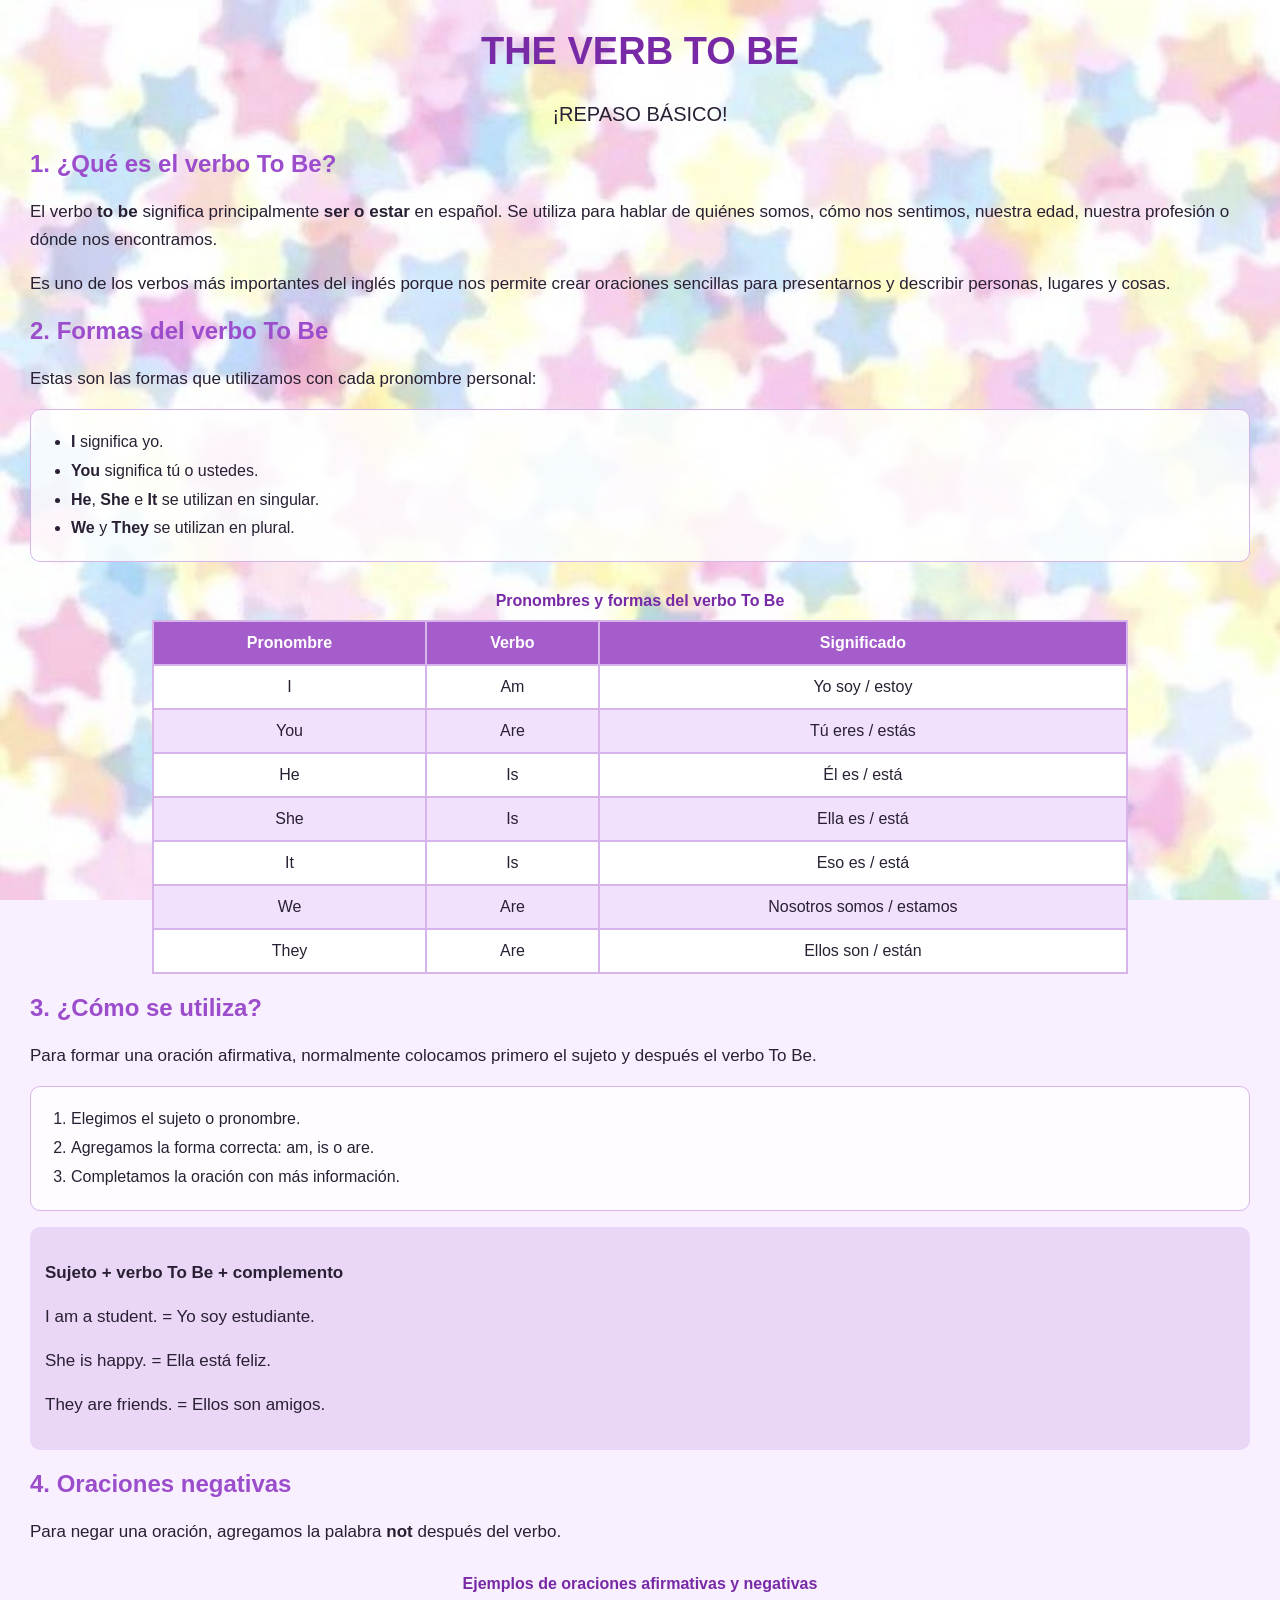
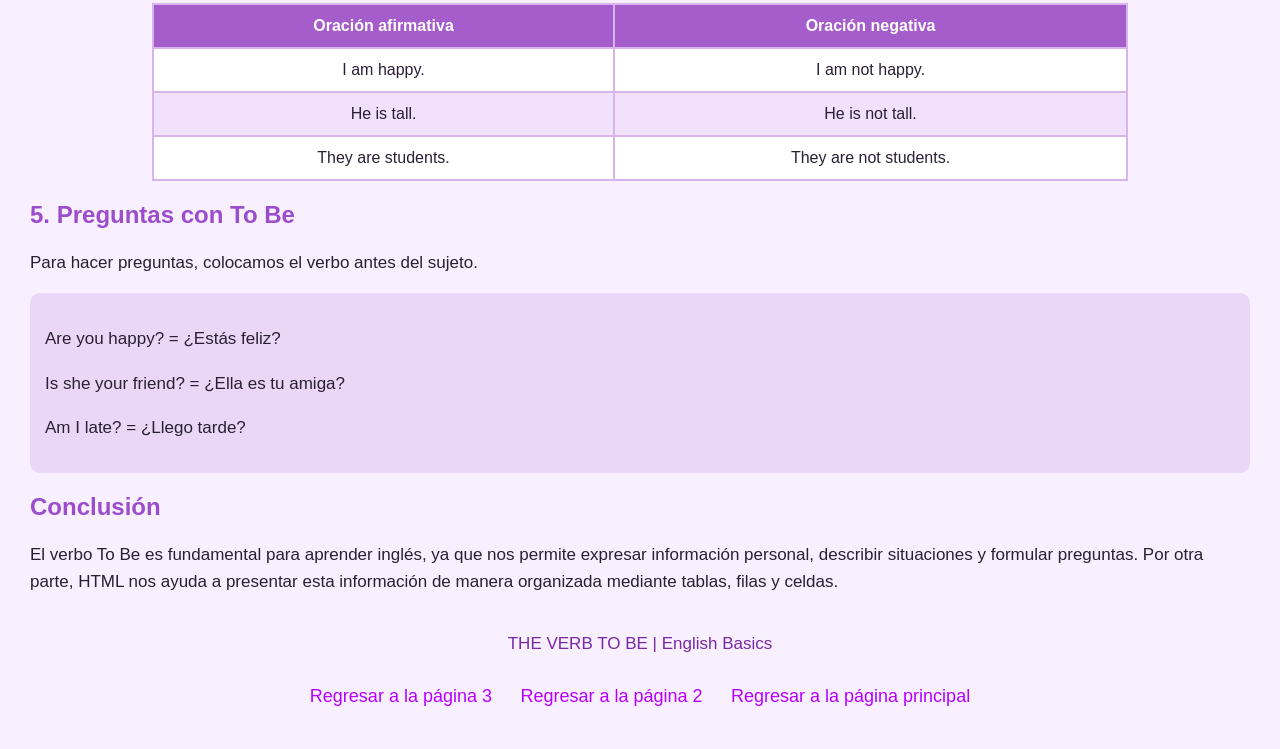
==== cuatrosito.html @ 5e5927c7 "Add files via upload" ====
<!DOCTYPE html>
<html lang="es">
<head>
    <meta charset="UTF-8">
    <meta name="viewport" content="width=device-width, initial-scale=1.0">
    <title>The Verb To Be</title>
    <link rel="stylesheet" href="disenio4.css">
</head>
<body>
    <header>
        <h1>THE VERB TO BE</h1>
        <p class="inicio">¡REPASO BÁSICO!</p>
    </header>

    <main>
        <section aria-labelledby="que-es">
            <h2 id="que-es">1. ¿Qué es el verbo To Be?</h2>
            <p>
                El verbo <strong>to be</strong> significa principalmente
                <strong>ser o estar</strong> en español. Se utiliza para hablar
                de quiénes somos, cómo nos sentimos, nuestra edad, nuestra
                profesión o dónde nos encontramos.
            </p>
            <p>
                Es uno de los verbos más importantes del inglés porque nos permite
                crear oraciones sencillas para presentarnos y describir personas,
                lugares y cosas.
            </p>
        </section>

        <section aria-labelledby="formas">
            <h2 id="formas">2. Formas del verbo To Be</h2>
            <p>Estas son las formas que utilizamos con cada pronombre personal:</p>
            <ul class="pronombres">
                <li><strong>I</strong> significa yo.</li>
                <li><strong>You</strong> significa tú o ustedes.</li>
                <li><strong>He</strong>, <strong>She</strong> e <strong>It</strong> se utilizan en singular.</li>
                <li><strong>We</strong> y <strong>They</strong> se utilizan en plural.</li>
            </ul>

            <table>
                <caption>Pronombres y formas del verbo To Be</caption>
                <thead>
                    <tr>
                        <th scope="col">Pronombre</th>
                        <th scope="col">Verbo</th>
                        <th scope="col">Significado</th>
                    </tr>
                </thead>
                <tbody>
                    <tr><td>I</td><td>Am</td><td>Yo soy / estoy</td></tr>
                    <tr><td>You</td><td>Are</td><td>Tú eres / estás</td></tr>
                    <tr><td>He</td><td>Is</td><td>Él es / está</td></tr>
                    <tr><td>She</td><td>Is</td><td>Ella es / está</td></tr>
                    <tr><td>It</td><td>Is</td><td>Eso es / está</td></tr>
                    <tr><td>We</td><td>Are</td><td>Nosotros somos / estamos</td></tr>
                    <tr><td>They</td><td>Are</td><td>Ellos son / están</td></tr>
                </tbody>
            </table>
        </section>

        <section aria-labelledby="uso">
            <h2 id="uso">3. ¿Cómo se utiliza?</h2>
            <p>Para formar una oración afirmativa, normalmente colocamos primero el sujeto y después el verbo To Be.</p>
            <ol class="pasos">
                <li>Elegimos el sujeto o pronombre.</li>
                <li>Agregamos la forma correcta: am, is o are.</li>
                <li>Completamos la oración con más información.</li>
            </ol>
            <div class="ejemplo">
                <p><strong>Sujeto + verbo To Be + complemento</strong></p>
                <p>I am a student. = Yo soy estudiante.</p>
                <p>She is happy. = Ella está feliz.</p>
                <p>They are friends. = Ellos son amigos.</p>
            </div>
        </section>

        <section aria-labelledby="negativas">
            <h2 id="negativas">4. Oraciones negativas</h2>
            <p>Para negar una oración, agregamos la palabra <strong>not</strong> después del verbo.</p>
            <table>
                <caption>Ejemplos de oraciones afirmativas y negativas</caption>
                <thead>
                    <tr>
                        <th scope="col">Oración afirmativa</th>
                        <th scope="col">Oración negativa</th>
                    </tr>
                </thead>
                <tbody>
                    <tr><td>I am happy.</td><td>I am not happy.</td></tr>
                    <tr><td>He is tall.</td><td>He is not tall.</td></tr>
                    <tr><td>They are students.</td><td>They are not students.</td></tr>
                </tbody>
            </table>
        </section>

        <section aria-labelledby="preguntas">
            <h2 id="preguntas">5. Preguntas con To Be</h2>
            <p>Para hacer preguntas, colocamos el verbo antes del sujeto.</p>
            <div class="ejemplo">
                <p>Are you happy? = ¿Estás feliz?</p>
                <p>Is she your friend? = ¿Ella es tu amiga?</p>
                <p>Am I late? = ¿Llego tarde?</p>
            </div>
        </section>

        <section aria-labelledby="conclusion">
            <h2 id="conclusion">Conclusión</h2>
            <p>
                El verbo To Be es fundamental para aprender inglés, ya que nos
                permite expresar información personal, describir situaciones y
                formular preguntas. Por otra parte, HTML nos ayuda a presentar
                esta información de manera organizada mediante tablas, filas y celdas.
            </p>
        </section>
    </main>

    <footer>
        <p>THE VERB TO BE | English Basics</p>
        <nav aria-label="Navegación de regreso">
            <a href="tresito.html">Regresar a la página 3</a>
            <a href="dosito.html">Regresar a la página 2</a>
            <a href="index.html">Regresar a la página principal</a>
        </nav>
    </footer>
</body>
</html>
---- disenio4.css ----
/* Estilos de la explicación del verbo To Be. */
body {
    background-color: #f8f0ff;
    background-image: url("imagenes/ee.jpg");
    background-size: cover;
    background-attachment: fixed;
    font-family: Arial, sans-serif;
    margin: 30px;
    color: #292033;
}

h1 {
    text-align: center;
    color: #7829a5;
    font-size: 38px;
}

h2 {
    color: #9b4dcc;
}

p {
    font-size: 17px;
    line-height: 1.6;
}

.inicio {
    text-align: center;
    font-size: 20px;
}

.pronombres,
.pasos {
    background-color: rgba(255, 255, 255, 0.82);
    border: 1px solid #d7b5eb;
    border-radius: 10px;
    padding: 18px 40px;
    line-height: 1.8;
}

table {
    width: 80%;
    margin: 20px auto;
    border-collapse: collapse;
    background-color: white;
}

caption {
    color: #7829a5;
    font-weight: bold;
    padding: 10px;
}

th {
    background-color: #a65dcc;
    color: white;
}

th, td {
    border: 2px solid #d7b5eb;
    padding: 12px;
    text-align: center;
}

tr:nth-child(even) {
    background-color: #f1e1fc;
}

.ejemplo {
    background-color: #ead7f8;
    padding: 15px;
    border-radius: 10px;
}

footer {
    text-align: center;
    color: #7829a5;
    margin-top: 35px;
}

footer nav a {
    display: inline-block;
    color: #b700ff;
    font-size: 18px;
    text-decoration: none;
    margin: 12px;
}

footer nav a:hover {
    color: #e84393;
}
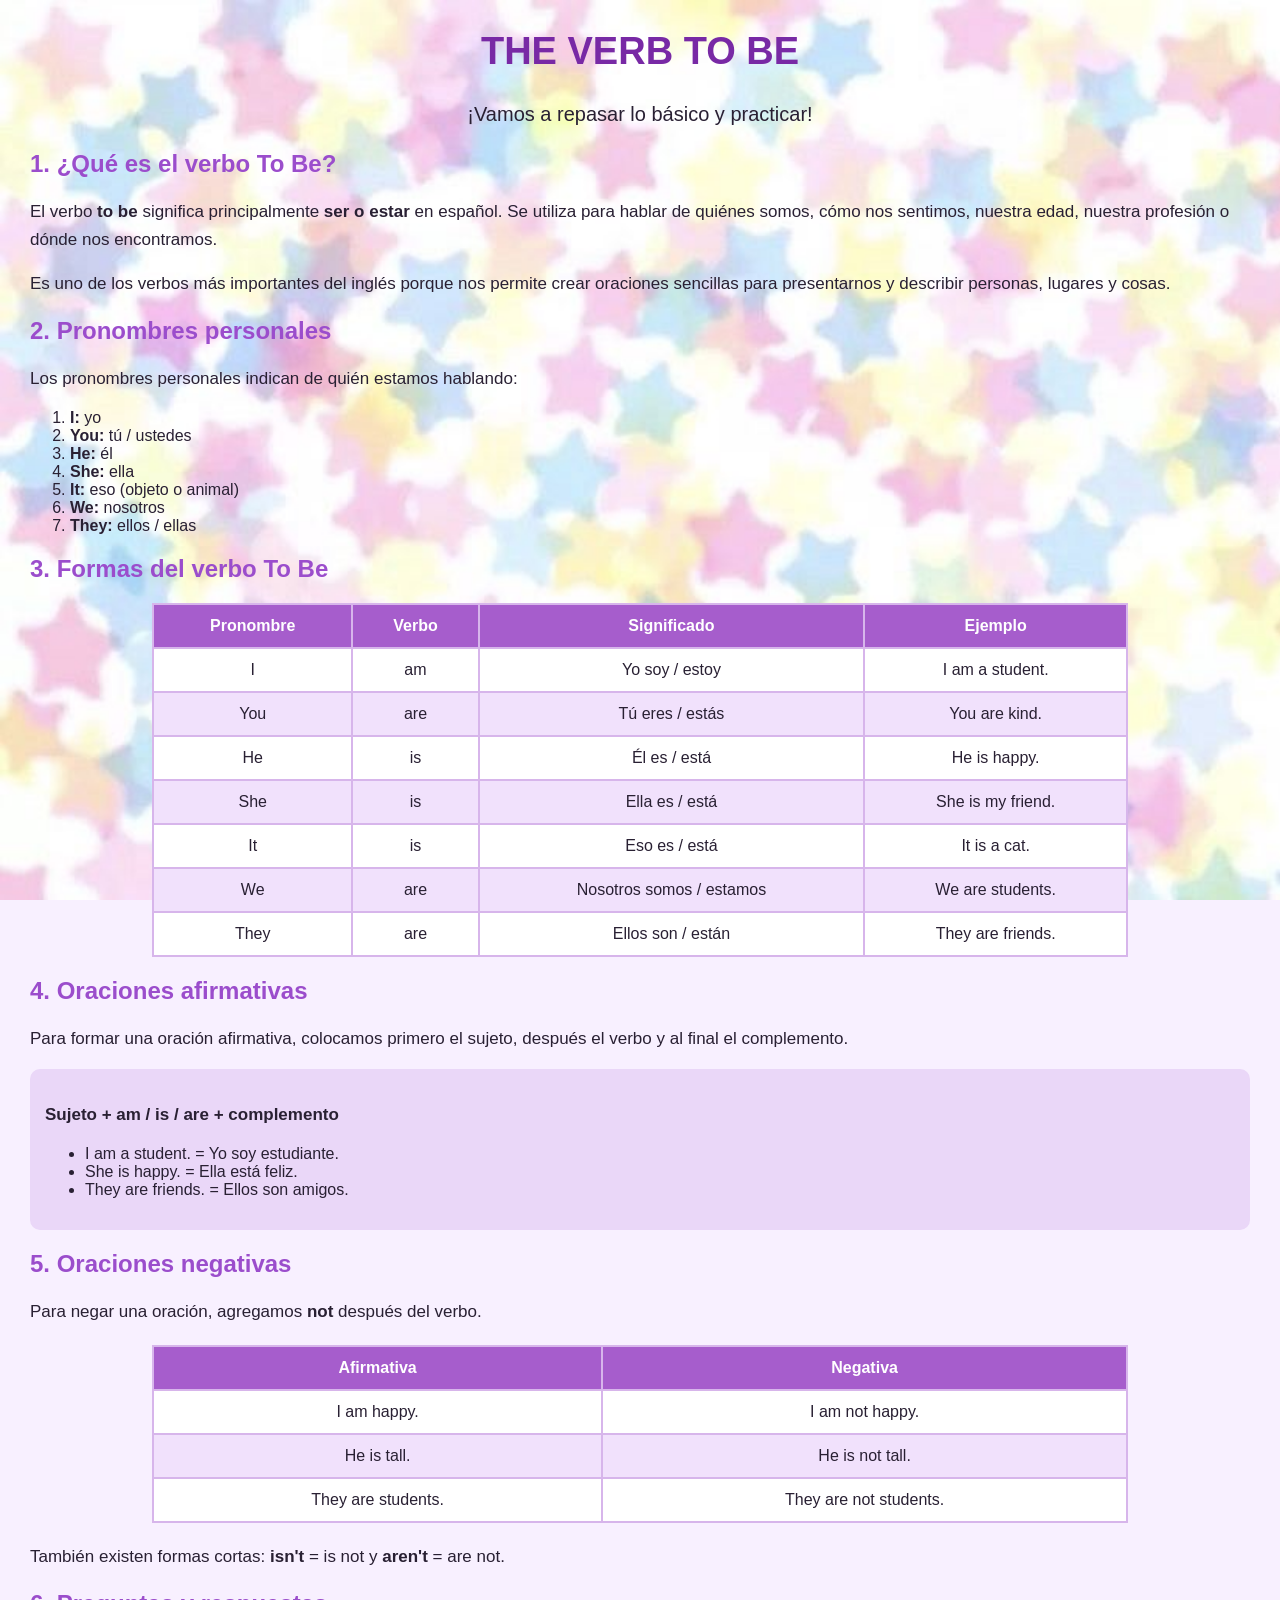
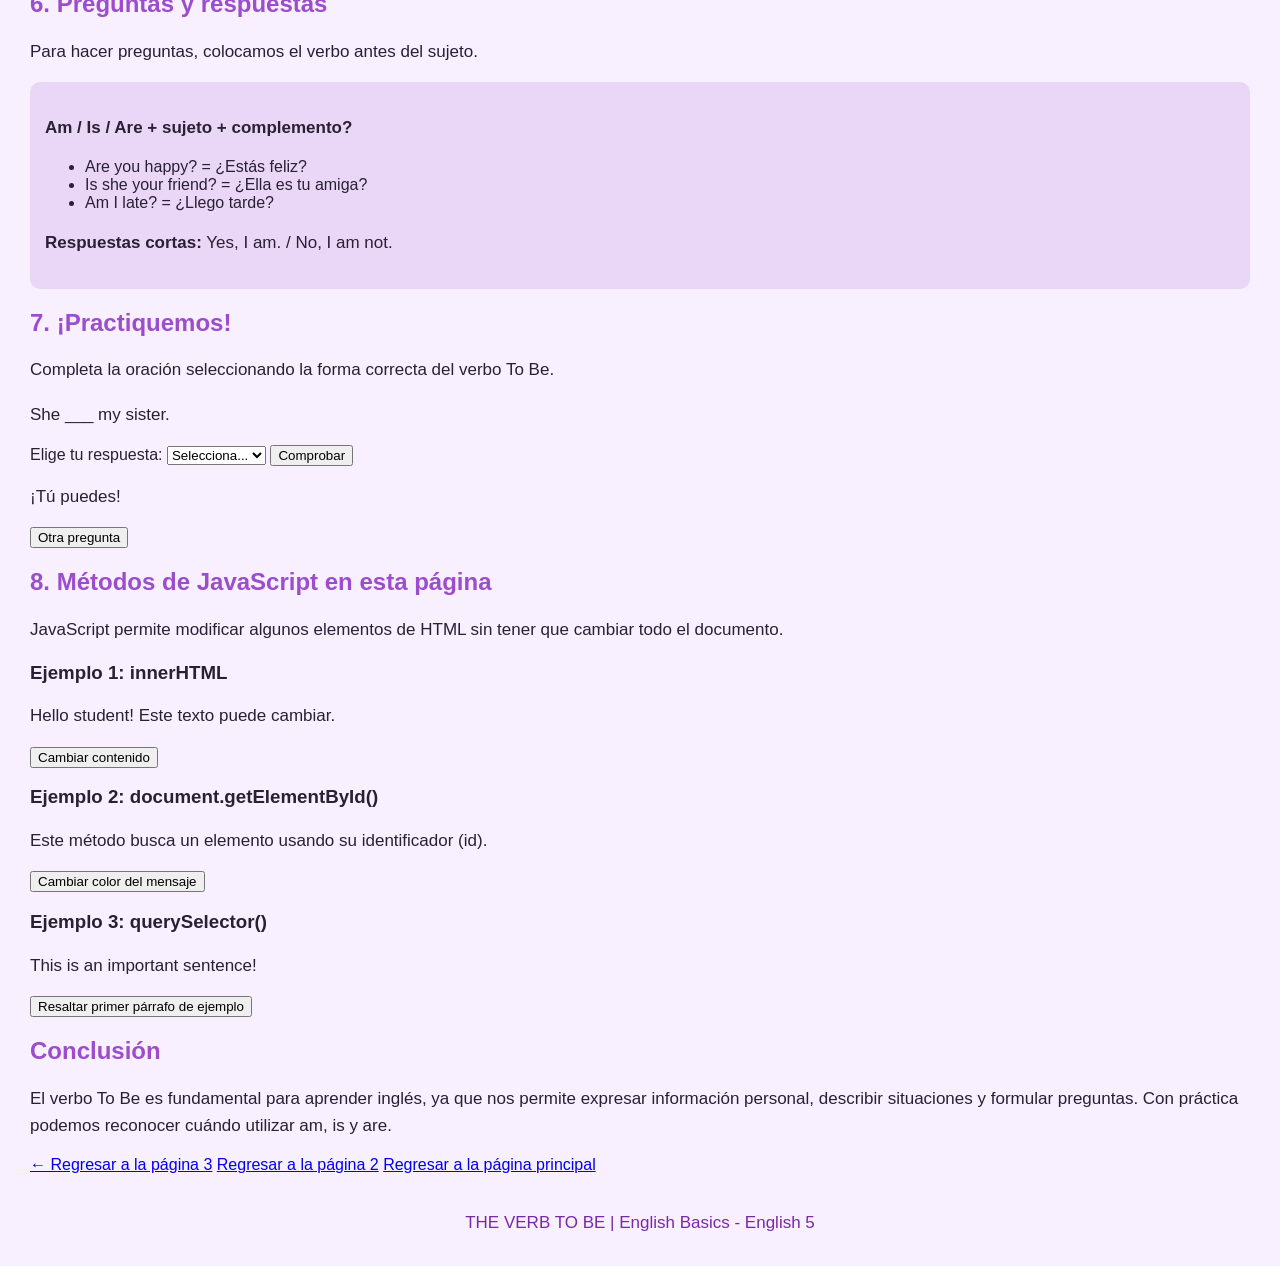
==== commit 0e772316: "Update content and structure in cuatrosito.html" ====
--- a/cuatrosito.html
+++ b/cuatrosito.html
@@ -3,125 +3,211 @@
 <head>
     <meta charset="UTF-8">
     <meta name="viewport" content="width=device-width, initial-scale=1.0">
-    <title>The Verb To Be</title>
+    <title>The Verb To Be | English 5</title>
     <link rel="stylesheet" href="disenio4.css">
 </head>
 <body>
     <header>
         <h1>THE VERB TO BE</h1>
-        <p class="inicio">¡REPASO BÁSICO!</p>
+        <p class="inicio">¡Vamos a repasar lo básico y practicar!</p>
     </header>
 
     <main>
-        <section aria-labelledby="que-es">
-            <h2 id="que-es">1. ¿Qué es el verbo To Be?</h2>
-            <p>
-                El verbo <strong>to be</strong> significa principalmente
-                <strong>ser o estar</strong> en español. Se utiliza para hablar
-                de quiénes somos, cómo nos sentimos, nuestra edad, nuestra
-                profesión o dónde nos encontramos.
-            </p>
-            <p>
-                Es uno de los verbos más importantes del inglés porque nos permite
-                crear oraciones sencillas para presentarnos y describir personas,
-                lugares y cosas.
-            </p>
-        </section>
-
-        <section aria-labelledby="formas">
-            <h2 id="formas">2. Formas del verbo To Be</h2>
-            <p>Estas son las formas que utilizamos con cada pronombre personal:</p>
-            <ul class="pronombres">
-                <li><strong>I</strong> significa yo.</li>
-                <li><strong>You</strong> significa tú o ustedes.</li>
-                <li><strong>He</strong>, <strong>She</strong> e <strong>It</strong> se utilizan en singular.</li>
-                <li><strong>We</strong> y <strong>They</strong> se utilizan en plural.</li>
-            </ul>
-
+        <section>
+            <h2>1. ¿Qué es el verbo To Be?</h2>
+            <p>El verbo <strong>to be</strong> significa principalmente <strong>ser o estar</strong> en español. Se utiliza para hablar de quiénes somos, cómo nos sentimos, nuestra edad, nuestra profesión o dónde nos encontramos.</p>
+            <p>Es uno de los verbos más importantes del inglés porque nos permite crear oraciones sencillas para presentarnos y describir personas, lugares y cosas.</p>
+        </section>
+
+        <section>
+            <h2>2. Pronombres personales</h2>
+            <p>Los pronombres personales indican de quién estamos hablando:</p>
+            <ol class="lista-pronombres">
+    <li><strong>I:</strong> yo</li>
+    <li><strong>You:</strong> tú / ustedes</li>
+    <li><strong>He:</strong> él</li>
+    <li><strong>She:</strong> ella</li>
+    <li><strong>It:</strong> eso (objeto o animal)</li>
+    <li><strong>We:</strong> nosotros</li>
+    <li><strong>They:</strong> ellos / ellas</li>
+</ol>
+        </section>
+
+        <section>
+            <h2>3. Formas del verbo To Be</h2>
             <table>
-                <caption>Pronombres y formas del verbo To Be</caption>
                 <thead>
-                    <tr>
-                        <th scope="col">Pronombre</th>
-                        <th scope="col">Verbo</th>
-                        <th scope="col">Significado</th>
-                    </tr>
+                    <tr><th>Pronombre</th><th>Verbo</th><th>Significado</th><th>Ejemplo</th></tr>
                 </thead>
                 <tbody>
-                    <tr><td>I</td><td>Am</td><td>Yo soy / estoy</td></tr>
-                    <tr><td>You</td><td>Are</td><td>Tú eres / estás</td></tr>
-                    <tr><td>He</td><td>Is</td><td>Él es / está</td></tr>
-                    <tr><td>She</td><td>Is</td><td>Ella es / está</td></tr>
-                    <tr><td>It</td><td>Is</td><td>Eso es / está</td></tr>
-                    <tr><td>We</td><td>Are</td><td>Nosotros somos / estamos</td></tr>
-                    <tr><td>They</td><td>Are</td><td>Ellos son / están</td></tr>
+                    <tr><td>I</td><td>am</td><td>Yo soy / estoy</td><td>I am a student.</td></tr>
+                    <tr><td>You</td><td>are</td><td>Tú eres / estás</td><td>You are kind.</td></tr>
+                    <tr><td>He</td><td>is</td><td>Él es / está</td><td>He is happy.</td></tr>
+                    <tr><td>She</td><td>is</td><td>Ella es / está</td><td>She is my friend.</td></tr>
+                    <tr><td>It</td><td>is</td><td>Eso es / está</td><td>It is a cat.</td></tr>
+                    <tr><td>We</td><td>are</td><td>Nosotros somos / estamos</td><td>We are students.</td></tr>
+                    <tr><td>They</td><td>are</td><td>Ellos son / están</td><td>They are friends.</td></tr>
                 </tbody>
             </table>
         </section>
 
-        <section aria-labelledby="uso">
-            <h2 id="uso">3. ¿Cómo se utiliza?</h2>
-            <p>Para formar una oración afirmativa, normalmente colocamos primero el sujeto y después el verbo To Be.</p>
-            <ol class="pasos">
-                <li>Elegimos el sujeto o pronombre.</li>
-                <li>Agregamos la forma correcta: am, is o are.</li>
-                <li>Completamos la oración con más información.</li>
-            </ol>
+        <section>
+            <h2>4. Oraciones afirmativas</h2>
+            <p>Para formar una oración afirmativa, colocamos primero el sujeto, después el verbo y al final el complemento.</p>
             <div class="ejemplo">
-                <p><strong>Sujeto + verbo To Be + complemento</strong></p>
-                <p>I am a student. = Yo soy estudiante.</p>
-                <p>She is happy. = Ella está feliz.</p>
-                <p>They are friends. = Ellos son amigos.</p>
-            </div>
-        </section>
-
-        <section aria-labelledby="negativas">
-            <h2 id="negativas">4. Oraciones negativas</h2>
-            <p>Para negar una oración, agregamos la palabra <strong>not</strong> después del verbo.</p>
+                <p><strong>Sujeto + am / is / are + complemento</strong></p>
+                <ul>
+                    <li>I am a student. = Yo soy estudiante.</li>
+                    <li>She is happy. = Ella está feliz.</li>
+                    <li>They are friends. = Ellos son amigos.</li>
+                </ul>
+            </div>
+        </section>
+
+        <section>
+            <h2>5. Oraciones negativas</h2>
+            <p>Para negar una oración, agregamos <strong>not</strong> después del verbo.</p>
             <table>
-                <caption>Ejemplos de oraciones afirmativas y negativas</caption>
-                <thead>
-                    <tr>
-                        <th scope="col">Oración afirmativa</th>
-                        <th scope="col">Oración negativa</th>
-                    </tr>
-                </thead>
+                <thead><tr><th>Afirmativa</th><th>Negativa</th></tr></thead>
                 <tbody>
                     <tr><td>I am happy.</td><td>I am not happy.</td></tr>
                     <tr><td>He is tall.</td><td>He is not tall.</td></tr>
                     <tr><td>They are students.</td><td>They are not students.</td></tr>
                 </tbody>
             </table>
-        </section>
-
-        <section aria-labelledby="preguntas">
-            <h2 id="preguntas">5. Preguntas con To Be</h2>
+            <p>También existen formas cortas: <strong>isn't</strong> = is not y <strong>aren't</strong> = are not.</p>
+        </section>
+
+        <section>
+            <h2>6. Preguntas y respuestas</h2>
             <p>Para hacer preguntas, colocamos el verbo antes del sujeto.</p>
             <div class="ejemplo">
-                <p>Are you happy? = ¿Estás feliz?</p>
-                <p>Is she your friend? = ¿Ella es tu amiga?</p>
-                <p>Am I late? = ¿Llego tarde?</p>
-            </div>
-        </section>
-
-        <section aria-labelledby="conclusion">
-            <h2 id="conclusion">Conclusión</h2>
-            <p>
-                El verbo To Be es fundamental para aprender inglés, ya que nos
-                permite expresar información personal, describir situaciones y
-                formular preguntas. Por otra parte, HTML nos ayuda a presentar
-                esta información de manera organizada mediante tablas, filas y celdas.
-            </p>
+                <p><strong>Am / Is / Are + sujeto + complemento?</strong></p>
+                <ul>
+                    <li>Are you happy? = ¿Estás feliz?</li>
+                    <li>Is she your friend? = ¿Ella es tu amiga?</li>
+                    <li>Am I late? = ¿Llego tarde?</li>
+                </ul>
+                <p><strong>Respuestas cortas:</strong> Yes, I am. / No, I am not.</p>
+            </div>
+        </section>
+
+        <section>
+            <h2>7. ¡Practiquemos!</h2>
+            <p>Completa la oración seleccionando la forma correcta del verbo To Be.</p>
+            <div class="actividad">
+                <p id="pregunta">She ___ my sister.</p>
+                <label for="respuesta">Elige tu respuesta:</label>
+                <select id="respuesta">
+                    <option value="">Selecciona...</option>
+                    <option value="am">am</option>
+                    <option value="is">is</option>
+                    <option value="are">are</option>
+                </select>
+                <button type="button" id="comprobar">Comprobar</button>
+                <p id="resultado" aria-live="polite">¡Tú puedes!</p>
+                <button type="button" id="otraPregunta">Otra pregunta</button>
+            </div>
+        </section>
+
+        <section>
+            <h2>8. Métodos de JavaScript en esta página</h2>
+            <p>JavaScript permite modificar algunos elementos de HTML sin tener que cambiar todo el documento.</p>
+
+            <div class="actividad">
+                <h3>Ejemplo 1: innerHTML</h3>
+                <p id="mensajeHTML">Hello student! Este texto puede cambiar.</p>
+                <button type="button" id="botonHTML">Cambiar contenido</button>
+            </div>
+
+            <div class="actividad">
+                <h3>Ejemplo 2: document.getElementById()</h3>
+                <p>Este método busca un elemento usando su identificador (id).</p>
+                <button type="button" id="botonColor">Cambiar color del mensaje</button>
+            </div>
+
+            <div class="actividad">
+                <h3>Ejemplo 3: querySelector()</h3>
+                <p class="texto-destacado">This is an important sentence!</p>
+                <button type="button" id="botonSelector">Resaltar primer párrafo de ejemplo</button>
+            </div>
+        </section>
+
+        <section>
+            <h2>Conclusión</h2>
+            <p>El verbo To Be es fundamental para aprender inglés, ya que nos permite expresar información personal, describir situaciones y formular preguntas. Con práctica podemos reconocer cuándo utilizar am, is y are.</p>
         </section>
     </main>
 
+    <nav class="navegacion-final" aria-label="Navegación">
+        <a href="tresito.html">← Regresar a la página 3</a>
+        <a href="dosito.html">Regresar a la página 2</a>
+        <a href="index.html">Regresar a la página principal</a>
+    </nav>
+
     <footer>
-        <p>THE VERB TO BE | English Basics</p>
-        <nav aria-label="Navegación de regreso">
-            <a href="tresito.html">Regresar a la página 3</a>
-            <a href="dosito.html">Regresar a la página 2</a>
-            <a href="index.html">Regresar a la página principal</a>
-        </nav>
+        <p>THE VERB TO BE | English Basics - English 5</p>
     </footer>
+
+    <script>
+        // 1. innerHTML: cambia el contenido HTML de un elemento.
+        document.getElementById("botonHTML").addEventListener("click", function() {
+            document.getElementById("mensajeHTML").innerHTML =
+                "<strong>Welcome!</strong> You are learning English!";
+        });
+
+        // 2. getElementById(): busca un elemento por su id y cambia su estilo.
+        document.getElementById("botonColor").addEventListener("click", function() {
+            const mensaje = document.getElementById("mensajeHTML");
+            mensaje.style.color = "#b700ff";
+            mensaje.style.fontWeight = "bold";
+        });
+
+        // 3. querySelector(): selecciona el primer elemento que coincide con el selector CSS.
+        document.getElementById("botonSelector").addEventListener("click", function() {
+            const texto = document.querySelector(".texto-destacado");
+            texto.style.color = "#d63384";
+            texto.style.backgroundColor = "#fff0fa";
+            texto.style.fontWeight = "bold";
+        });
+        
+
+        // Actividad sencilla para practicar am, is y are.
+        const ejercicios = [
+            { pregunta: "She ___ my sister.", respuesta: "is" },
+            { pregunta: "I ___ a student.", respuesta: "am" },
+            { pregunta: "They ___ happy.", respuesta: "are" },
+            { pregunta: "We ___ friends.", respuesta: "are" },
+            { pregunta: "He ___ my brother.", respuesta: "is" },
+            { pregunta: "You ___ kind.", respuesta: "are" }
+        ];
+        let ejercicioActual = 0;
+
+        document.getElementById("comprobar").addEventListener("click", function() {
+            const respuesta = document.getElementById("respuesta").value;
+            const resultado = document.getElementById("resultado");
+
+            if (respuesta === "") {
+                alert("Selecciona una respuesta primero.");
+            } else if (respuesta === ejercicios[ejercicioActual].respuesta) {
+                resultado.textContent = "¡Correcto! Excellent work!";
+                resultado.style.color = "green";
+            } else {
+                resultado.textContent = "Casi... intenta otra vez.";
+                resultado.style.color = "#d63384";
+            }
+        });
+
+
+        document.getElementById("otraPregunta").addEventListener("click", function() {
+            ejercicioActual = (ejercicioActual + 1) % ejercicios.length;
+            document.getElementById("pregunta").textContent = ejercicios[ejercicioActual].pregunta;
+            document.getElementById("respuesta").value = "";
+            document.getElementById("resultado").textContent = "¡Tú puedes!";
+            document.getElementById("resultado").style.color = "#371780";
+        });
+    </script>
+    
 </body>
 </html>
+
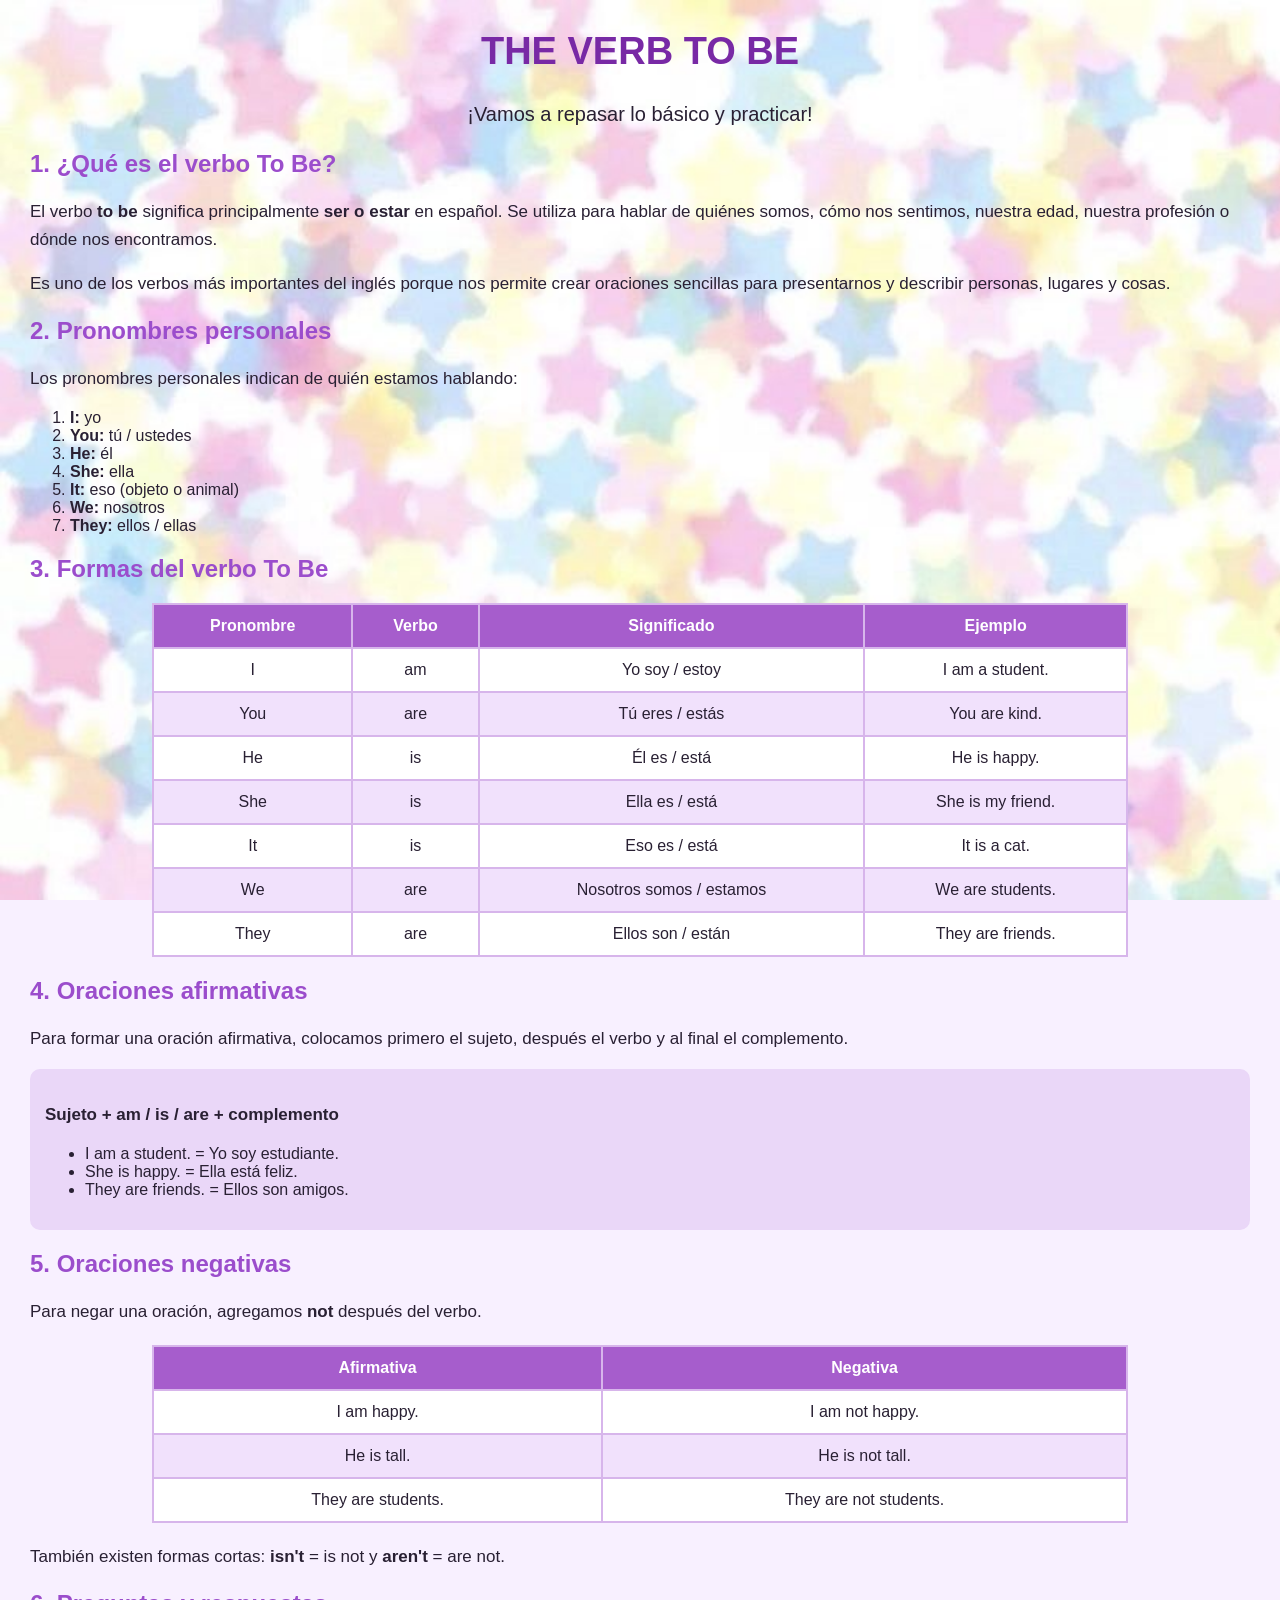
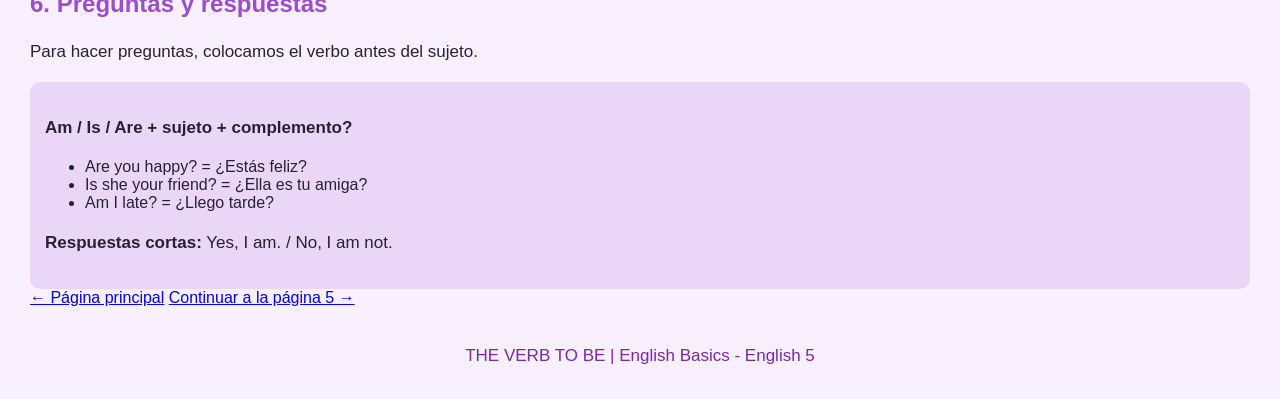
==== commit 4d7452ef: "Remove practice sections and JavaScript examples Removed sections related to practice activities and" ====
--- a/cuatrosito.html
+++ b/cuatrosito.html
@@ -1,3 +1,4 @@
+
 <!DOCTYPE html>
 <html lang="es">
 <head>
@@ -7,6 +8,7 @@
     <link rel="stylesheet" href="disenio4.css">
 </head>
 <body>
+
     <header>
         <h1>THE VERB TO BE</h1>
         <p class="inicio">¡Vamos a repasar lo básico y practicar!</p>
@@ -22,22 +24,29 @@
         <section>
             <h2>2. Pronombres personales</h2>
             <p>Los pronombres personales indican de quién estamos hablando:</p>
+
             <ol class="lista-pronombres">
-    <li><strong>I:</strong> yo</li>
-    <li><strong>You:</strong> tú / ustedes</li>
-    <li><strong>He:</strong> él</li>
-    <li><strong>She:</strong> ella</li>
-    <li><strong>It:</strong> eso (objeto o animal)</li>
-    <li><strong>We:</strong> nosotros</li>
-    <li><strong>They:</strong> ellos / ellas</li>
-</ol>
+                <li><strong>I:</strong> yo</li>
+                <li><strong>You:</strong> tú / ustedes</li>
+                <li><strong>He:</strong> él</li>
+                <li><strong>She:</strong> ella</li>
+                <li><strong>It:</strong> eso (objeto o animal)</li>
+                <li><strong>We:</strong> nosotros</li>
+                <li><strong>They:</strong> ellos / ellas</li>
+            </ol>
         </section>
 
         <section>
             <h2>3. Formas del verbo To Be</h2>
+
             <table>
                 <thead>
-                    <tr><th>Pronombre</th><th>Verbo</th><th>Significado</th><th>Ejemplo</th></tr>
+                    <tr>
+                        <th>Pronombre</th>
+                        <th>Verbo</th>
+                        <th>Significado</th>
+                        <th>Ejemplo</th>
+                    </tr>
                 </thead>
                 <tbody>
                     <tr><td>I</td><td>am</td><td>Yo soy / estoy</td><td>I am a student.</td></tr>
@@ -54,6 +63,7 @@
         <section>
             <h2>4. Oraciones afirmativas</h2>
             <p>Para formar una oración afirmativa, colocamos primero el sujeto, después el verbo y al final el complemento.</p>
+
             <div class="ejemplo">
                 <p><strong>Sujeto + am / is / are + complemento</strong></p>
                 <ul>
@@ -67,20 +77,28 @@
         <section>
             <h2>5. Oraciones negativas</h2>
             <p>Para negar una oración, agregamos <strong>not</strong> después del verbo.</p>
+
             <table>
-                <thead><tr><th>Afirmativa</th><th>Negativa</th></tr></thead>
+                <thead>
+                    <tr>
+                        <th>Afirmativa</th>
+                        <th>Negativa</th>
+                    </tr>
+                </thead>
                 <tbody>
                     <tr><td>I am happy.</td><td>I am not happy.</td></tr>
                     <tr><td>He is tall.</td><td>He is not tall.</td></tr>
                     <tr><td>They are students.</td><td>They are not students.</td></tr>
                 </tbody>
             </table>
+
             <p>También existen formas cortas: <strong>isn't</strong> = is not y <strong>aren't</strong> = are not.</p>
         </section>
 
         <section>
             <h2>6. Preguntas y respuestas</h2>
             <p>Para hacer preguntas, colocamos el verbo antes del sujeto.</p>
+
             <div class="ejemplo">
                 <p><strong>Am / Is / Are + sujeto + complemento?</strong></p>
                 <ul>
@@ -91,123 +109,16 @@
                 <p><strong>Respuestas cortas:</strong> Yes, I am. / No, I am not.</p>
             </div>
         </section>
-
-        <section>
-            <h2>7. ¡Practiquemos!</h2>
-            <p>Completa la oración seleccionando la forma correcta del verbo To Be.</p>
-            <div class="actividad">
-                <p id="pregunta">She ___ my sister.</p>
-                <label for="respuesta">Elige tu respuesta:</label>
-                <select id="respuesta">
-                    <option value="">Selecciona...</option>
-                    <option value="am">am</option>
-                    <option value="is">is</option>
-                    <option value="are">are</option>
-                </select>
-                <button type="button" id="comprobar">Comprobar</button>
-                <p id="resultado" aria-live="polite">¡Tú puedes!</p>
-                <button type="button" id="otraPregunta">Otra pregunta</button>
-            </div>
-        </section>
-
-        <section>
-            <h2>8. Métodos de JavaScript en esta página</h2>
-            <p>JavaScript permite modificar algunos elementos de HTML sin tener que cambiar todo el documento.</p>
-
-            <div class="actividad">
-                <h3>Ejemplo 1: innerHTML</h3>
-                <p id="mensajeHTML">Hello student! Este texto puede cambiar.</p>
-                <button type="button" id="botonHTML">Cambiar contenido</button>
-            </div>
-
-            <div class="actividad">
-                <h3>Ejemplo 2: document.getElementById()</h3>
-                <p>Este método busca un elemento usando su identificador (id).</p>
-                <button type="button" id="botonColor">Cambiar color del mensaje</button>
-            </div>
-
-            <div class="actividad">
-                <h3>Ejemplo 3: querySelector()</h3>
-                <p class="texto-destacado">This is an important sentence!</p>
-                <button type="button" id="botonSelector">Resaltar primer párrafo de ejemplo</button>
-            </div>
-        </section>
-
-        <section>
-            <h2>Conclusión</h2>
-            <p>El verbo To Be es fundamental para aprender inglés, ya que nos permite expresar información personal, describir situaciones y formular preguntas. Con práctica podemos reconocer cuándo utilizar am, is y are.</p>
-        </section>
     </main>
 
     <nav class="navegacion-final" aria-label="Navegación">
-        <a href="tresito.html">← Regresar a la página 3</a>
-        <a href="dosito.html">Regresar a la página 2</a>
-        <a href="index.html">Regresar a la página principal</a>
+        <a href="index.html">← Página principal</a>
+        <a href="cinco.html">Continuar a la página 5 →</a>
     </nav>
 
     <footer>
         <p>THE VERB TO BE | English Basics - English 5</p>
     </footer>
 
-    <script>
-        // 1. innerHTML: cambia el contenido HTML de un elemento.
-        document.getElementById("botonHTML").addEventListener("click", function() {
-            document.getElementById("mensajeHTML").innerHTML =
-                "<strong>Welcome!</strong> You are learning English!";
-        });
-
-        // 2. getElementById(): busca un elemento por su id y cambia su estilo.
-        document.getElementById("botonColor").addEventListener("click", function() {
-            const mensaje = document.getElementById("mensajeHTML");
-            mensaje.style.color = "#b700ff";
-            mensaje.style.fontWeight = "bold";
-        });
-
-        // 3. querySelector(): selecciona el primer elemento que coincide con el selector CSS.
-        document.getElementById("botonSelector").addEventListener("click", function() {
-            const texto = document.querySelector(".texto-destacado");
-            texto.style.color = "#d63384";
-            texto.style.backgroundColor = "#fff0fa";
-            texto.style.fontWeight = "bold";
-        });
-        
-
-        // Actividad sencilla para practicar am, is y are.
-        const ejercicios = [
-            { pregunta: "She ___ my sister.", respuesta: "is" },
-            { pregunta: "I ___ a student.", respuesta: "am" },
-            { pregunta: "They ___ happy.", respuesta: "are" },
-            { pregunta: "We ___ friends.", respuesta: "are" },
-            { pregunta: "He ___ my brother.", respuesta: "is" },
-            { pregunta: "You ___ kind.", respuesta: "are" }
-        ];
-        let ejercicioActual = 0;
-
-        document.getElementById("comprobar").addEventListener("click", function() {
-            const respuesta = document.getElementById("respuesta").value;
-            const resultado = document.getElementById("resultado");
-
-            if (respuesta === "") {
-                alert("Selecciona una respuesta primero.");
-            } else if (respuesta === ejercicios[ejercicioActual].respuesta) {
-                resultado.textContent = "¡Correcto! Excellent work!";
-                resultado.style.color = "green";
-            } else {
-                resultado.textContent = "Casi... intenta otra vez.";
-                resultado.style.color = "#d63384";
-            }
-        });
-
-
-        document.getElementById("otraPregunta").addEventListener("click", function() {
-            ejercicioActual = (ejercicioActual + 1) % ejercicios.length;
-            document.getElementById("pregunta").textContent = ejercicios[ejercicioActual].pregunta;
-            document.getElementById("respuesta").value = "";
-            document.getElementById("resultado").textContent = "¡Tú puedes!";
-            document.getElementById("resultado").style.color = "#371780";
-        });
-    </script>
-    
 </body>
 </html>
-
